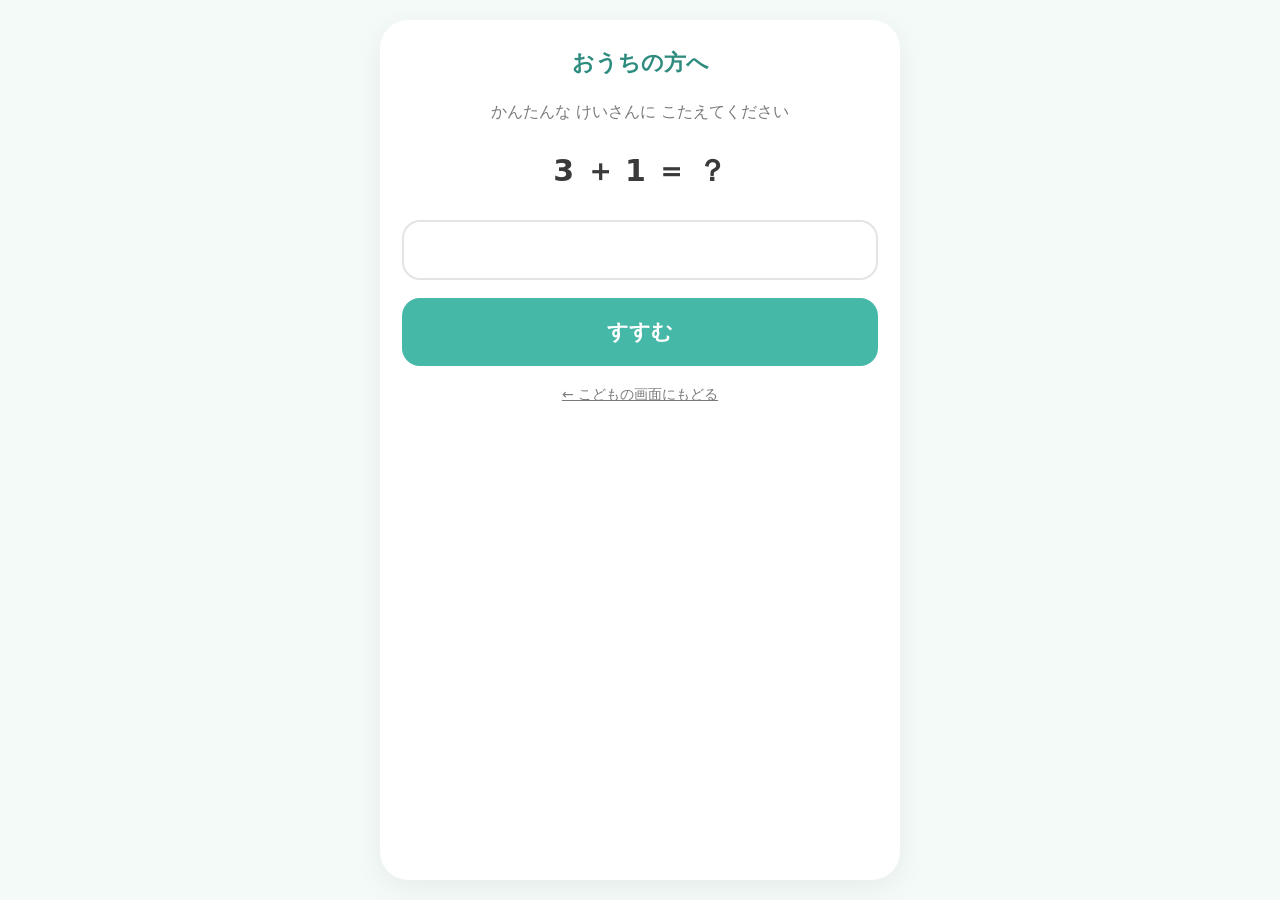
==== parent.html @ 8722c7e8 "Add sakubun-app: 発想力トレーニング用Webアプリ (Phase 1) 小学校低学年向けに、絵/ことばからの発想を段階的ヒントで促す こども用アプリと、思考のクセを観察する保護者向けダ" ====
<!DOCTYPE html>
<html lang="ja">
<head>
<meta charset="UTF-8" />
<meta name="viewport" content="width=device-width, initial-scale=1.0" />
<title>おうちの方へ - おはなしのたね</title>
<link rel="stylesheet" href="css/style.css" />
<link rel="stylesheet" href="css/parent.css" />
</head>
<body>
<div class="app-shell parent-shell">

  <section id="gate-view" class="view">
    <h1 class="parent-title">おうちの方へ</h1>
    <p class="gate-text">かんたんな けいさんに こたえてください</p>
    <p id="gate-question" class="gate-question"></p>
    <input id="gate-input" type="number" inputmode="numeric" class="free-input" />
    <button id="gate-submit" class="btn btn-primary btn-large">すすむ</button>
    <p id="gate-error" class="gate-error" hidden>もういちど、ためしてね</p>
    <p class="back-link"><a href="index.html">← こどもの画面にもどる</a></p>
  </section>

  <section id="dashboard-view" class="view" hidden>
    <header class="parent-header">
      <h1 class="parent-title">おうちの方へ</h1>
      <p class="back-link"><a href="index.html">← こどもの画面にもどる</a></p>
    </header>

    <div class="card">
      <h2 class="card-title">さいきんの ようす</h2>
      <div id="insight-list" class="insight-list"></div>
    </div>

    <div class="card">
      <h2 class="card-title">しつもんの しゅるいべつ（自力で答えられた割合）</h2>
      <div id="category-bars" class="bar-list"></div>
    </div>

    <div class="card">
      <h2 class="card-title">モードべつ</h2>
      <div id="mode-summary" class="mode-summary"></div>
    </div>

    <div class="card">
      <h2 class="card-title">きろく（新しい順）</h2>
      <div id="record-list" class="record-list"></div>
    </div>

    <div class="card danger-card">
      <button id="reset-btn" class="btn btn-quiet danger-text">きろくを ぜんぶ けす</button>
    </div>
  </section>

</div>

<script src="js/storage.js"></script>
<script src="js/parent.js"></script>
</body>
</html>
---- css/style.css ----
:root {
  --bg-page: #F3FAF8;
  --bg-card: #FFFFFF;
  --text: #3A3A3A;
  --text-soft: #7A7A7A;
  --mint: #45B8A8;
  --mint-dark: #2E8C7F;
  --mint-pale: #E3F5F1;
  --orange: #FFB74D;
  --orange-dark: #E8983A;
  --orange-pale: #FFF3E0;
  --sky: #64B5F6;
  --sky-dark: #4A93D1;
  --sky-pale: #E6F3FD;
  --pink-pale: #FCE9EF;
  --border: #E4E4E4;
  --radius: 18px;
}

* { box-sizing: border-box; }

[hidden] { display: none !important; }

html, body {
  margin: 0;
  padding: 0;
  background: var(--bg-page);
  color: var(--text);
  font-family: "Hiragino Maru Gothic ProN", "BIZ UDGothic", "Yu Gothic", "Meiryo", system-ui, sans-serif;
  -webkit-tap-highlight-color: transparent;
}

.app-shell {
  max-width: 520px;
  margin: 0 auto;
  min-height: 100vh;
  background: var(--bg-card);
  padding: 28px 22px 40px;
  display: flex;
  flex-direction: column;
}

@media (min-width: 560px) {
  .app-shell {
    margin: 20px auto;
    min-height: calc(100vh - 40px);
    border-radius: 28px;
    box-shadow: 0 8px 30px rgba(0,0,0,0.06);
  }
}

.view {
  display: flex;
  flex-direction: column;
  flex: 1;
  gap: 18px;
}
.view[hidden] {
  display: none;
}

/* ---------- ホーム ---------- */
.home-header {
  text-align: center;
  margin-bottom: 4px;
}
.home-header h1 {
  font-size: 26px;
  margin: 0 0 4px;
  color: var(--mint-dark);
}
.home-sub {
  margin: 0;
  color: var(--text-soft);
  font-size: 16px;
}

.home-progress {
  text-align: center;
}
.progress-text {
  font-size: 18px;
  margin: 0 0 10px;
}
.progress-dots {
  display: flex;
  justify-content: center;
  gap: 12px;
}
.progress-dot {
  width: 20px;
  height: 20px;
  border-radius: 50%;
  border: 3px solid var(--mint);
  background: transparent;
}
.progress-dot.filled {
  background: var(--mint);
}

.finished-msg {
  text-align: center;
  background: var(--mint-pale);
  border-radius: var(--radius);
  padding: 26px 18px;
}
.finished-title {
  font-size: 22px;
  font-weight: bold;
  margin: 0 0 8px;
  color: var(--mint-dark);
}
.finished-body {
  margin: 0;
  color: var(--text-soft);
  font-size: 16px;
}

.home-footer {
  margin-top: auto;
  text-align: center;
  padding-top: 20px;
}
.parent-link {
  color: var(--text-soft);
  font-size: 14px;
  text-decoration: none;
}

/* ---------- ボタン共通 ---------- */
.btn {
  border: none;
  border-radius: var(--radius);
  font-size: 18px;
  font-weight: 700;
  padding: 14px 20px;
  cursor: pointer;
  font-family: inherit;
  transition: transform 0.05s ease;
}
.btn:active { transform: scale(0.97); }

.btn-large {
  font-size: 21px;
  padding: 20px 24px;
  width: 100%;
}
.btn-primary {
  background: var(--mint);
  color: #fff;
}
.btn-secondary {
  background: var(--sky-pale);
  color: var(--sky-dark);
  border: 2px solid var(--sky);
}
.btn-quiet {
  background: transparent;
  color: var(--text-soft);
  font-weight: 500;
  font-size: 15px;
  text-decoration: underline;
  padding: 10px;
}
.btn-hint {
  background: var(--orange-pale);
  color: var(--orange-dark);
  border: 2px solid var(--orange);
  font-size: 17px;
}

/* ---------- もんだい画面 ---------- */
.problem-topbar {
  display: flex;
  justify-content: center;
}
.category-tag {
  background: var(--mint-pale);
  color: var(--mint-dark);
  font-size: 14px;
  padding: 6px 14px;
  border-radius: 999px;
  font-weight: 600;
}

.problem-media {
  background: var(--bg-page);
  border-radius: var(--radius);
  padding: 10px;
  display: flex;
  align-items: center;
  justify-content: center;
  min-height: 160px;
}
.problem-media.picture svg {
  width: 100%;
  max-height: 220px;
  display: block;
  border-radius: 12px;
}
.problem-media.words {
  flex-wrap: wrap;
  gap: 12px;
  padding: 24px 10px;
}

.word-chip {
  display: inline-block;
  background: var(--orange-pale);
  color: var(--orange-dark);
  font-size: 24px;
  font-weight: 700;
  padding: 12px 22px;
  border-radius: 999px;
  border: 2px solid var(--orange);
}
.word-chip.clickable {
  cursor: pointer;
  border: 2px dashed var(--mint);
  background: var(--mint-pale);
  color: var(--mint-dark);
  font-size: 18px;
  padding: 8px 16px;
}

.stage-prompt {
  font-size: 22px;
  line-height: 1.6;
  text-align: center;
  margin: 0;
  font-weight: 700;
}

.free-answer-area {
  display: flex;
  flex-direction: column;
  gap: 12px;
}
.free-input {
  font-size: 20px;
  padding: 16px;
  border-radius: var(--radius);
  border: 2px solid var(--border);
  font-family: inherit;
  width: 100%;
}
.free-input:focus {
  outline: none;
  border-color: var(--mint);
}

.choice-answer-area {
  display: flex;
  flex-direction: column;
  gap: 12px;
}
.choice-btn {
  font-size: 20px;
  font-weight: 700;
  padding: 18px;
  border-radius: var(--radius);
  border: 2px solid var(--sky);
  background: var(--sky-pale);
  color: var(--sky-dark);
  cursor: pointer;
}
.choice-btn:active { transform: scale(0.97); }

.problem-bottombar {
  margin-top: auto;
  display: flex;
  flex-direction: column;
  align-items: center;
  gap: 8px;
  padding-top: 10px;
}

/* ---------- 分岐 / 完了画面 ---------- */
.praise-text {
  font-size: 24px;
  font-weight: 700;
  text-align: center;
  color: var(--mint-dark);
  margin: 30px 0 10px;
}
.transition-buttons {
  display: flex;
  flex-direction: column;
  gap: 14px;
  align-items: stretch;
}

/* ---------- 文章化 ---------- */
.section-title {
  text-align: center;
  font-size: 20px;
  margin: 4px 0 0;
}
.word-chip-row {
  display: flex;
  flex-wrap: wrap;
  gap: 10px;
  justify-content: center;
}
.sentence-line {
  display: flex;
  flex-wrap: wrap;
  align-items: center;
  gap: 8px;
  background: var(--bg-page);
  padding: 18px;
  border-radius: var(--radius);
}
.sentence-subject {
  font-size: 22px;
  font-weight: 700;
  white-space: nowrap;
}
.sentence-input {
  flex: 1;
  min-width: 140px;
}
---- css/parent.css ----
.parent-shell {
  gap: 0;
}
.parent-title {
  font-size: 22px;
  color: var(--mint-dark);
  margin: 0 0 6px;
  text-align: center;
}
.gate-text {
  text-align: center;
  color: var(--text-soft);
  margin: 0;
}
.gate-question {
  text-align: center;
  font-size: 30px;
  font-weight: 700;
  margin: 10px 0;
}
.gate-error {
  text-align: center;
  color: var(--orange-dark);
}
.back-link {
  text-align: center;
  margin: 0;
}
.back-link a {
  color: var(--text-soft);
  font-size: 14px;
}

.parent-header {
  margin-bottom: 6px;
}

.card {
  background: var(--bg-page);
  border-radius: var(--radius);
  padding: 18px;
  margin-bottom: 16px;
}
.card-title {
  font-size: 16px;
  margin: 0 0 12px;
  color: var(--mint-dark);
}

.insight-list {
  display: flex;
  flex-direction: column;
  gap: 8px;
}
.insight-item {
  background: #fff;
  border-radius: 12px;
  padding: 10px 14px;
  font-size: 14px;
  line-height: 1.6;
}

.bar-list {
  display: flex;
  flex-direction: column;
  gap: 12px;
}
.bar-row {
  display: flex;
  flex-direction: column;
  gap: 4px;
}
.bar-row-label {
  display: flex;
  justify-content: space-between;
  font-size: 14px;
}
.bar-track {
  background: #fff;
  border-radius: 999px;
  height: 14px;
  overflow: hidden;
}
.bar-fill {
  height: 100%;
  background: var(--mint);
  border-radius: 999px;
}
.bar-row.low .bar-fill { background: var(--orange); }

.mode-summary {
  display: flex;
  flex-direction: column;
  gap: 10px;
}
.mode-summary-item {
  background: #fff;
  border-radius: 12px;
  padding: 12px 14px;
  font-size: 14px;
  display: flex;
  justify-content: space-between;
}

.record-list {
  display: flex;
  flex-direction: column;
  gap: 8px;
  max-height: 360px;
  overflow-y: auto;
}
.record-row {
  background: #fff;
  border-radius: 12px;
  padding: 10px 14px;
  font-size: 13px;
  line-height: 1.6;
}
.record-row .rec-title {
  font-weight: 700;
}
.record-row .rec-meta {
  color: var(--text-soft);
}

.empty-note {
  color: var(--text-soft);
  font-size: 14px;
  text-align: center;
  padding: 10px 0;
}

.danger-card {
  background: transparent;
  padding: 0;
  text-align: center;
}
.danger-text {
  color: #C25454;
}
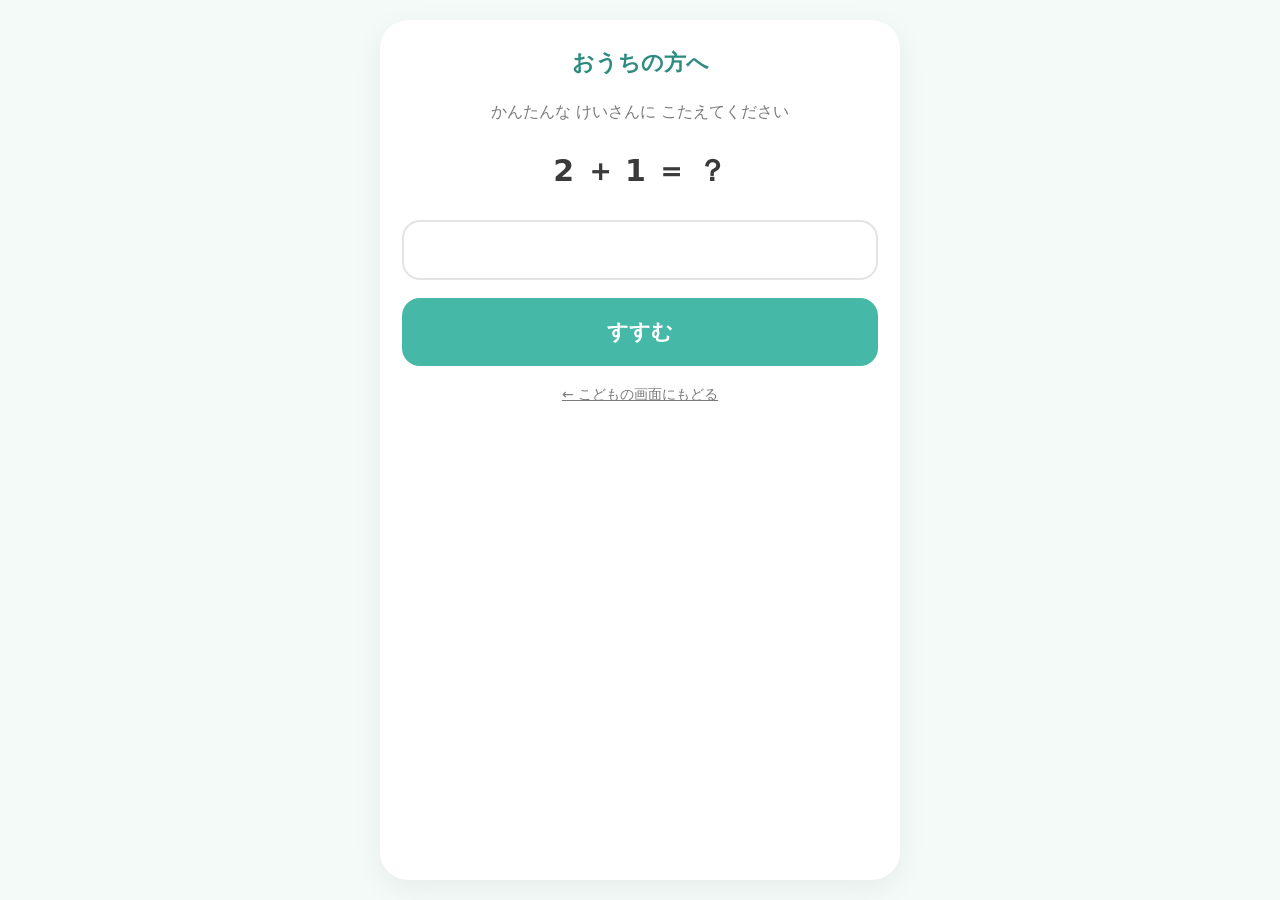
==== commit bc6cf1c4: "「きょうはここまで」が次の問題に進んでしまうバグを修正し、発想/入力の時間計測を追加 - 「きょうは ここまでにする」「きょうは これで おわる」は、次の問題へ   絶対に進まず、その場で今日のセッシ" ====
--- a/parent.html
+++ b/parent.html
@@ -42,6 +42,12 @@
     </div>
 
     <div class="card">
+      <h2 class="card-title">かんがえる時間 と かく時間の めやす</h2>
+      <p class="card-note">「思いつくまで」＝問題が出てから書き始めるまで／「書くのに」＝書き始めてから答えを決めるまで。こども画面には表示されません。</p>
+      <div id="timing-summary" class="mode-summary"></div>
+    </div>
+
+    <div class="card">
       <h2 class="card-title">きろく（新しい順）</h2>
       <div id="record-list" class="record-list"></div>
     </div>
--- a/css/style.css
+++ b/css/style.css
@@ -234,7 +234,13 @@
 .free-answer-area {
   display: flex;
   flex-direction: column;
-  gap: 12px;
+  gap: 10px;
+}
+.answer-label {
+  font-size: 15px;
+  font-weight: 600;
+  color: var(--text-soft);
+  margin: 0 2px;
 }
 .free-input {
   font-size: 20px;
@@ -247,6 +253,47 @@
 .free-input:focus {
   outline: none;
   border-color: var(--mint);
+}
+
+/* 作文用紙ふうの大きな自由回答欄（Apple Pencil / Scribble 対応） */
+.free-textarea {
+  font-size: 21px;
+  line-height: 36px;
+  padding: 14px 16px;
+  border-radius: var(--radius);
+  border: 2px solid var(--border);
+  font-family: inherit;
+  color: var(--text);
+  width: 100%;
+  min-height: 180px;
+  resize: vertical;
+  background-color: #fff;
+  background-image: repeating-linear-gradient(
+    to bottom,
+    transparent 0,
+    transparent 34px,
+    var(--border) 34px,
+    var(--border) 36px
+  );
+  background-position: 0 14px;
+}
+.free-textarea:focus {
+  outline: none;
+  border-color: var(--mint);
+}
+.free-textarea::placeholder {
+  color: #B7B7B7;
+}
+@media (min-width: 560px) {
+  .free-textarea {
+    min-height: 230px;
+  }
+}
+@media (max-width: 380px) {
+  .free-textarea {
+    min-height: 150px;
+    font-size: 19px;
+  }
 }
 
 .choice-answer-area {
@@ -304,9 +351,9 @@
 }
 .sentence-line {
   display: flex;
-  flex-wrap: wrap;
-  align-items: center;
-  gap: 8px;
+  flex-direction: column;
+  align-items: stretch;
+  gap: 10px;
   background: var(--bg-page);
   padding: 18px;
   border-radius: var(--radius);
@@ -314,9 +361,7 @@
 .sentence-subject {
   font-size: 22px;
   font-weight: 700;
-  white-space: nowrap;
-}
-.sentence-input {
-  flex: 1;
-  min-width: 140px;
-}
+}
+.sentence-textarea {
+  width: 100%;
+}
--- a/css/parent.css
+++ b/css/parent.css
@@ -45,6 +45,12 @@
   font-size: 16px;
   margin: 0 0 12px;
   color: var(--mint-dark);
+}
+.card-note {
+  font-size: 12px;
+  color: var(--text-soft);
+  margin: -6px 0 12px;
+  line-height: 1.6;
 }
 
 .insight-list {
